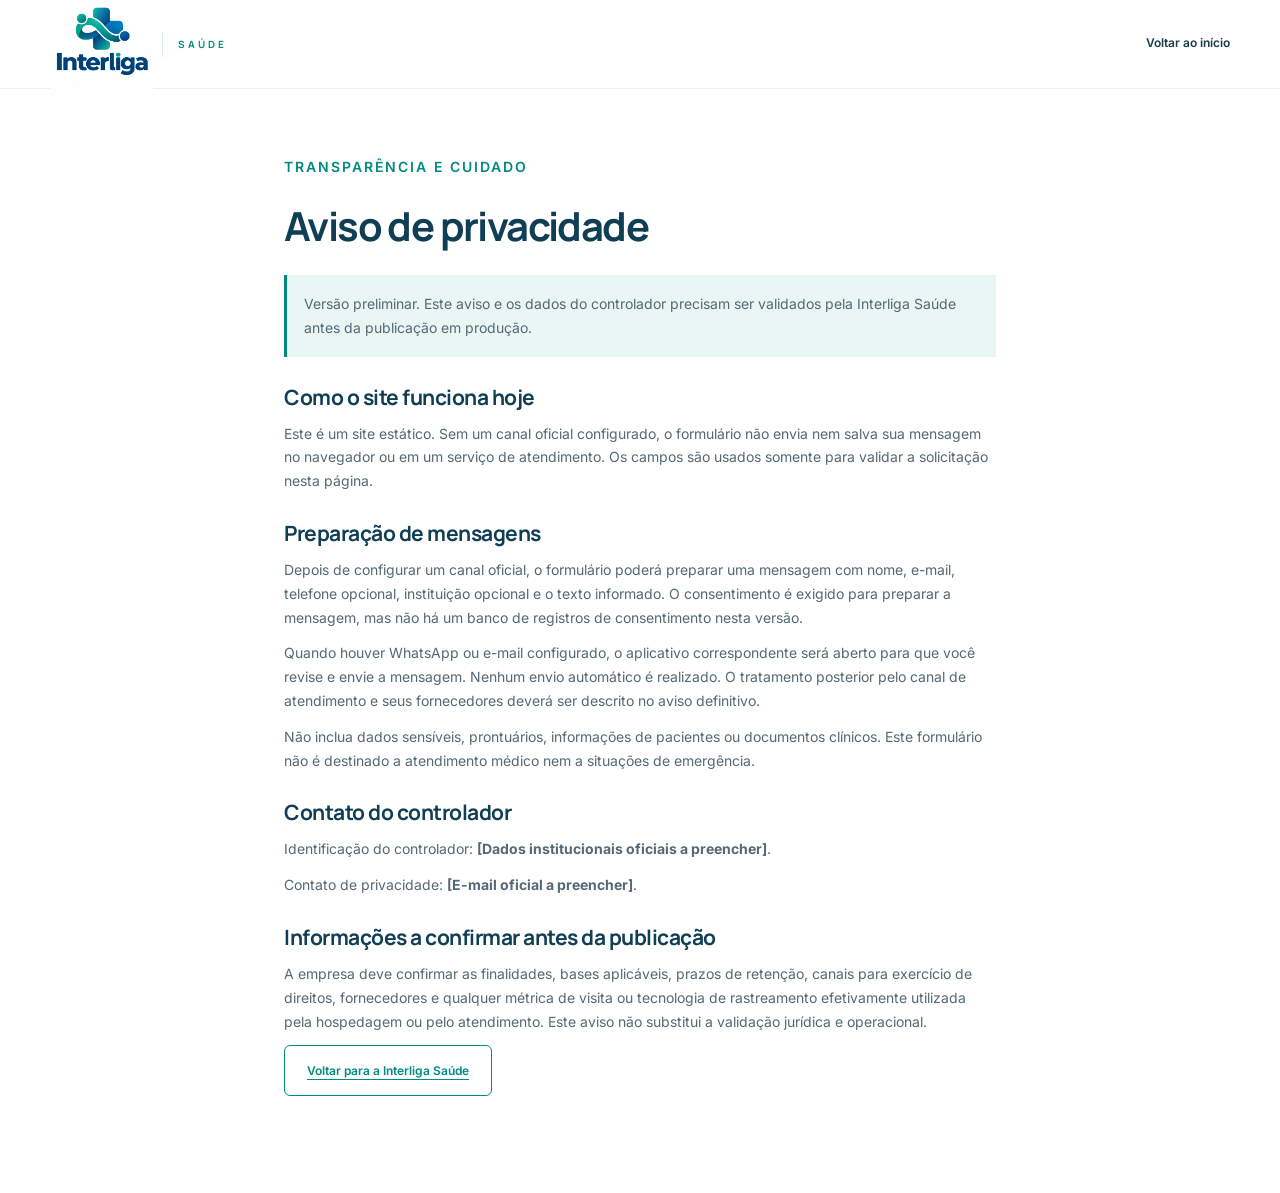
==== privacy.html @ bba37303 "Add files via upload" ====
<!doctype html>
<html lang="pt-BR">
<head>
  <meta charset="utf-8">
  <meta name="viewport" content="width=device-width, initial-scale=1">
  <meta name="description" content="Aviso preliminar de privacidade da Interliga Saúde. Conheça o funcionamento do formulário e as informações pendentes para publicação.">
  <meta name="robots" content="noindex">
  <title>Aviso de privacidade — Interliga Saúde</title>
  <link rel="icon" type="image/webp" href="assets/images/interliga-logo.webp">

  <link rel="stylesheet" href="assets/css/style.css">
</head>
<body>
  <a class="skip-link" href="#main">Pular para o conteúdo</a>
  <header class="site-header"><div class="container header-inner"><a class="brand" href="index.html" aria-label="Interliga Saúde — início"><img src="assets/images/interliga-logo.webp" alt="Interliga" width="108" height="108"><span class="brand-descriptor">SAÚDE</span></a><a class="text-link" href="index.html">Voltar ao início</a></div></header>
  <main id="main" class="privacy-main">
    <p class="eyebrow">TRANSPARÊNCIA E CUIDADO</p>
    <h1>Aviso de privacidade</h1>
    <p class="privacy-notice">Versão preliminar. Este aviso e os dados do controlador precisam ser validados pela Interliga Saúde antes da publicação em produção.</p>
    <h2>Como o site funciona hoje</h2>
    <p>Este é um site estático. Sem um canal oficial configurado, o formulário não envia nem salva sua mensagem no navegador ou em um serviço de atendimento. Os campos são usados somente para validar a solicitação nesta página.</p>
    <h2>Preparação de mensagens</h2>
    <p>Depois de configurar um canal oficial, o formulário poderá preparar uma mensagem com nome, e-mail, telefone opcional, instituição opcional e o texto informado. O consentimento é exigido para preparar a mensagem, mas não há um banco de registros de consentimento nesta versão.</p>
    <p>Quando houver WhatsApp ou e-mail configurado, o aplicativo correspondente será aberto para que você revise e envie a mensagem. Nenhum envio automático é realizado. O tratamento posterior pelo canal de atendimento e seus fornecedores deverá ser descrito no aviso definitivo.</p>
    <p>Não inclua dados sensíveis, prontuários, informações de pacientes ou documentos clínicos. Este formulário não é destinado a atendimento médico nem a situações de emergência.</p>
    <h2>Contato do controlador</h2>
    <p>Identificação do controlador: <strong>[Dados institucionais oficiais a preencher]</strong>.</p>
    <p>Contato de privacidade: <strong>[E-mail oficial a preencher]</strong>.</p>
    <h2>Informações a confirmar antes da publicação</h2>
    <p>A empresa deve confirmar as finalidades, bases aplicáveis, prazos de retenção, canais para exercício de direitos, fornecedores e qualquer métrica de visita ou tecnologia de rastreamento efetivamente utilizada pela hospedagem ou pelo atendimento. Este aviso não substitui a validação jurídica e operacional.</p>
    <p><a class="button button-outline" href="index.html">Voltar para a Interliga Saúde</a></p>
  </main>
</body>
</html>
---- assets/css/style.css ----
/* Fontes variáveis locais — preservam a tipografia Inter e Manrope da identidade atual. */
@font-face {
  font-family: 'Inter';
  font-style: normal;
  font-weight: 100 900;
  font-display: swap;
  src: url('../fonts/inter-latin.woff2') format('woff2');
}
@font-face {
  font-family: 'Manrope';
  font-style: normal;
  font-weight: 200 800;
  font-display: swap;
  src: url('../fonts/manrope-latin.woff2') format('woff2');
}

/* Interliga Saúde — identidade editorial original */
:root {
  --navy: #103e55;
  --navy-deep: #06354f;
  --blue: #0079a9;
  --teal: #008a80;
  --mint: #0aab98;
  --mint-light: #eaf6f3;
  --ink: #173c4e;
  --text: #536976;
  --line: #dee9e9;
  --paper: #f5f9f8;
  --white: #fff;
  --radius: 18px;
}
*, *::before, *::after { box-sizing: border-box; }
html { scroll-behavior: smooth; scroll-padding-top: 105px; }
body { margin: 0; color: var(--ink); background: var(--white); font-family: 'Inter', sans-serif; font-size: 15px; line-height: 1.7; -webkit-font-smoothing: antialiased; }
button, input, textarea { font: inherit; }
a { color: inherit; text-decoration: none; }
button { cursor: pointer; }
img { display: block; max-width: 100%; }
svg { display: inline-block; }
h1, h2, h3, p, figure { margin: 0; }
h1, h2, h3 { font-family: 'Manrope', sans-serif; color: var(--navy); }
h2 { font-size: clamp(30px, 3.2vw, 43px); line-height: 1.24; font-weight: 700; letter-spacing: -1.5px; }
h3 { font-size: 18px; line-height: 1.4; font-weight: 700; letter-spacing: -.4px; }
p { color: var(--text); }
::selection { background: #d5f0e9; color: var(--navy-deep); }
:focus-visible { outline: 3px solid var(--blue); outline-offset: 5px; }
.container { width: min(1180px, calc(100% - 80px)); margin-inline: auto; }
.section { padding: 86px 0; }
.icon-defs { position: absolute; width: 0; height: 0; overflow: hidden; }
.icon { width: 22px; height: 22px; fill: none; stroke: currentColor; stroke-width: 1.65; stroke-linecap: round; stroke-linejoin: round; flex-shrink: 0; }
.eyebrow { color: var(--teal); font-weight: 600; font-size: 10px; letter-spacing: 2px; line-height: 1.5; margin-bottom: 20px; }
.teal-text { color: var(--teal); }
.button { display: inline-flex; justify-content: center; align-items: center; gap: 16px; min-height: 51px; padding: 13px 22px; font-size: 12px; font-weight: 600; line-height: 1.5; border: 1px solid transparent; border-radius: 6px; transition: background .2s, transform .2s, box-shadow .2s; white-space: nowrap; }
.button:hover { transform: translateY(-2px); }
.button-primary { background: var(--navy-deep); color: white; }
.button-primary:hover { background: #075d73; box-shadow: 0 6px 18px #06354f15; }
.button .icon { width: 17px; height: 17px; }
.button-small { min-height: 43px; padding: 11px 17px; }
.button-outline { background: transparent; border-color: var(--teal); color: var(--teal); }
.button-outline:hover { background: var(--mint-light); }
.button-white { background: white; color: var(--navy-deep); }
.button-white:hover { background: #effbf6; }
.text-link { display: inline-flex; align-items: center; gap: 13px; font-size: 12px; font-weight: 600; border-bottom: 1px solid transparent; padding-block: 10px; }
.text-link:hover { color: var(--teal); border-color: var(--teal); }
.text-link .icon { width: 18px; height: 18px; }
.skip-link { position: fixed; top: -100px; left: 20px; padding: 12px 20px; background: white; z-index: 200; border: 2px solid var(--navy); }
.skip-link:focus { top: 10px; }
.site-header { position: sticky; top: 0; z-index: 50; background: #fffffffa; border-bottom: 1px solid #eaf0ef; }
.header-inner { display: flex; align-items: center; justify-content: space-between; height: 88px; }
.brand { display: flex; align-items: center; gap: 9px; flex-shrink: 0; }
.brand img { width: 103px; height: 103px; object-fit: contain; }
.brand-descriptor { font-family: 'Manrope', sans-serif; font-size: 10px; letter-spacing: 3px; font-weight: 700; color: var(--teal); padding: 4px 0 4px 15px; border-left: 1px solid var(--line); }
.site-nav { display: flex; align-items: center; gap: 29px; font-size: 12px; font-weight: 500; }
.site-nav > a:not(.button) { transition: color .2s; }
.site-nav > a:not(.button):hover { color: var(--teal); }
.menu-toggle { display: none; }
.hero { padding: 55px 0 37px; overflow: hidden; }
.hero-layout { display: grid; grid-template-columns: 1fr 1.06fr; gap: 48px; align-items: center; }
.hero-copy { padding-block: 15px 21px; }
.hero-copy .eyebrow { display: flex; align-items: center; gap: 8px; letter-spacing: 1.5px; margin-bottom: 22px; }
.eyebrow-dot { width: 6px; height: 6px; background: var(--mint); border-radius: 50%; }
h1 { font-size: clamp(61px, 6.5vw, 83px); line-height: 1.04; letter-spacing: -4px; font-weight: 700; }
h1 span { color: var(--mint); }
.hero-description { max-width: 355px; margin-top: 24px; font-size: 14px; line-height: 1.8; }
.hero-actions { display: flex; align-items: center; gap: 22px; margin-top: 27px; }
.hero-caption { display: flex; align-items: center; gap: 10px; font-size: 11px; margin-top: 29px; }
.mini-line { height: 1px; width: 25px; background: var(--teal); }
.hero-visual { padding-top: 13px; }
.hero-photo-wrap { position: relative; padding: 10px 10px 0 0; }
.hero-photo-wrap::before { content: ''; position: absolute; inset: 0 0 auto auto; width: 56%; height: 70%; background: #cdf0e7; border-radius: 95px 22px 14px 14px; z-index: -1; }
.hero-photo { width: 100%; height: 469px; object-fit: cover; object-position: 65% center; border-radius: 85px 17px 85px 17px; background: #eaf5f3; }
.hero-visual figcaption { display: flex; justify-content: space-between; padding: 15px 14px 0 0; font-size: 10px; color: var(--text); }
.hero-visual figcaption span:first-child { font-size: 9px; letter-spacing: 1.7px; font-weight: 500; }
.principle-strip { background: var(--paper); border-block: 1px solid #edf2f0; }
.principle-inner { display: flex; justify-content: space-between; align-items: center; padding-block: 24px; max-width: 990px; }
.principle-inner > span { display: flex; align-items: center; gap: 14px; color: var(--navy); font-size: 12px; font-weight: 500; }
.principle-inner .icon { color: var(--teal); width: 21px; height: 21px; }
.about-layout { display: grid; grid-template-columns: 1fr 1fr; gap: 90px; align-items: start; }
.about-copy { padding-top: 28px; }
.about-copy .lead { color: var(--navy); font-size: 17px; line-height: 1.65; }
.about-copy > p + p { margin-top: 14px; }
.about-copy p { font-size: 13px; }
.about-copy .editorial-note { font-size: 10px; color: #74868f; padding-left: 13px; border-left: 2px solid #dce9e5; }
.solutions { background: var(--paper); }
.section-heading { display: flex; justify-content: space-between; gap: 50px; align-items: flex-end; margin-bottom: 39px; }
.section-heading > p { max-width: 300px; font-size: 13px; padding-bottom: 6px; }
.solution-grid { display: grid; grid-template-columns: repeat(3, 1fr); gap: 19px; }
.solution-card { padding: 28px; background: white; border: 1px solid #e1eae7; border-radius: 11px; transition: transform .2s, border-color .2s; }
.solution-card:hover { transform: translateY(-4px); border-color: #9ed4c8; }
.card-top { display: flex; justify-content: space-between; align-items: center; margin-bottom: 22px; }
.icon-box { height: 45px; width: 45px; border-radius: 10px; color: var(--teal); background: var(--mint-light); display: grid; place-items: center; }
.card-number { font-family: 'Manrope', sans-serif; color: #a7babd; font-size: 14px; }
.pending-label { font-size: 8px; font-weight: 600; letter-spacing: 1.1px; color: #72848b; margin-bottom: 8px; }
.solution-card h3 { font-size: 16px; }
.solution-card > p:not(.pending-label) { font-size: 12px; margin-top: 12px; }
.card-link { margin-top: 24px; display: flex; justify-content: space-between; align-items: center; font-size: 11px; font-weight: 600; color: var(--teal); padding-top: 17px; border-top: 1px solid #edf1ef; }
.card-link .icon { width: 17px; height: 17px; }
.section-note { margin-top: 23px; font-size: 10px; color: #71838a; }
.compact-heading { max-width: 650px; }
.compact-heading > p:last-child { margin-top: 19px; font-size: 11px; }
.steps { display: grid; grid-template-columns: repeat(3, 1fr); gap: 55px; margin-top: 34px; }
.steps article { position: relative; padding-top: 22px; border-top: 1px solid var(--line); }
.step-number { width: 37px; height: 37px; display: grid; place-items: center; background: var(--mint-light); color: var(--teal); border-radius: 50%; font-family: 'Manrope', sans-serif; font-size: 11px; font-weight: 700; margin-bottom: 16px; }
.steps h3 { font-size: 16px; }
.steps p { font-size: 12px; margin-top: 10px; max-width: 280px; }
.differences { padding-top: 8px; }
.values { display: grid; grid-template-columns: repeat(4, 1fr); border-top: 1px solid var(--line); padding-top: 35px; }
.values article { padding: 0 26px; border-left: 1px solid var(--line); }
.values article:first-child { padding-left: 0; border-left: 0; }
.values > article > .icon { color: var(--teal); width: 29px; height: 29px; margin-bottom: 17px; }
.values h3 { font-size: 16px; }
.values p { font-size: 11px; margin-top: 10px; }
.commitment { background: var(--navy-deep); padding: 60px 0; color: white; }
.commitment-inner { display: grid; grid-template-columns: 64px 1fr auto; gap: 28px; align-items: center; }
.commitment-mark { border: 1px solid #ffffff35; border-radius: 50%; width: 61px; height: 61px; display: grid; place-items: center; align-self: start; margin-top: 42px; }
.commitment-mark .icon { color: #89e0cd; width: 26px; height: 26px; }
.commitment .eyebrow { color: #8ddbcc; margin-bottom: 15px; }
.commitment h2 { color: white; font-size: 34px; letter-spacing: -1px; }
.commitment p:not(.eyebrow) { color: #bbd0d9; font-size: 12px; margin-top: 17px; max-width: 480px; }
.faq-layout { display: grid; grid-template-columns: .9fr 1.1fr; gap: 70px; align-items: start; }
.faq-intro > p:not(.eyebrow) { font-size: 13px; margin-top: 20px; max-width: 280px; }
.faq-intro .text-link { margin-top: 18px; color: var(--teal); }
.faq-items { border-top: 1px solid var(--line); }
.faq-items details { border-bottom: 1px solid var(--line); }
.faq-items summary { font-family: 'Manrope', sans-serif; font-size: 13px; font-weight: 600; list-style: none; cursor: pointer; padding: 21px 0; display: flex; align-items: center; justify-content: space-between; gap: 20px; color: var(--navy); }
.faq-items summary::-webkit-details-marker { display: none; }
.faq-items summary .icon { width: 17px; height: 17px; color: var(--teal); transition: transform .2s; }
.faq-items details[open] summary .icon { transform: rotate(45deg); }
.faq-items details > p { padding: 0 27px 21px 0; font-size: 12px; line-height: 1.8; }
.institutions { padding: 28px 0; background: var(--paper); border-block: 1px solid #edf2ef; }
.institutions-inner { display: flex; align-items: center; justify-content: space-between; gap: 25px; }
.institutions .eyebrow { margin: 0; font-size: 8px; letter-spacing: 1.5px; flex-shrink: 0; }
.institutions p:not(.eyebrow) { font-size: 12px; color: var(--navy); }
.institutions span { font-size: 10px; color: #73868d; max-width: 250px; }
.contact { padding-block: 89px; }
.contact-layout { display: grid; grid-template-columns: .85fr 1.15fr; gap: 70px; align-items: start; }
.contact-copy { padding-top: 12px; }
.contact-lead { margin-top: 22px; font-size: 13px; max-width: 280px; }
.contact-info { display: flex; flex-direction: column; gap: 22px; margin: 35px 0; }
.contact-info > div { display: flex; gap: 15px; align-items: center; }
.contact-info .icon { width: 19px; height: 19px; color: var(--teal); }
.contact-info span { display: block; font-size: 8px; font-weight: 600; letter-spacing: 1px; color: #788b92; margin-bottom: 4px; }
.contact-info p { font-size: 12px; color: var(--navy); overflow-wrap: anywhere; }
.channel-note { font-size: 10px; margin-top: 12px; color: #74868f; }
.channel-status:empty, .form-status:empty { display: none; }
.channel-status { font-size: 12px; border-left: 2px solid var(--teal); padding: 9px 12px; margin-top: 13px; background: var(--mint-light); }
.form-panel { background: var(--paper); border: 1px solid #e4ece8; padding: 31px; border-radius: 13px; }
.form-heading { margin-bottom: 23px; }
.form-heading h3 { font-size: 20px; }
.form-heading p { margin-top: 7px; font-size: 11px; }
.form-row { display: grid; grid-template-columns: 1fr 1fr; gap: 17px; }
.form-field { margin-bottom: 16px; min-width: 0; }
.form-field label { display: block; font-size: 11px; font-weight: 500; margin-bottom: 7px; color: var(--navy); }
.optional { font-weight: 400; color: #73828a; font-size: 10px; }
input:not([type='checkbox']), textarea { display: block; width: 100%; border: 1px solid #dce5e3; border-radius: 5px; background: white; color: var(--navy); outline: none; padding: 12px; font-size: 11px; transition: border-color .2s, box-shadow .2s; }
input:not([type='checkbox']) { min-height: 42px; }
textarea { resize: vertical; min-height: 105px; }
input::placeholder, textarea::placeholder { color: #87969d; }
input:focus, textarea:focus { border-color: var(--teal); box-shadow: 0 0 0 3px #008a8013; }
input[aria-invalid='true'], textarea[aria-invalid='true'] { border-color: #b44242; }
.field-error { font-size: 10px; color: #a63434; margin-top: 4px; }
.field-error:empty { display: none; }
.consent-label { display: flex; align-items: flex-start; gap: 9px; font-size: 10px; color: var(--text); line-height: 1.7; cursor: pointer; }
.consent-label input { width: 15px; height: 15px; margin: 3px 0 0; accent-color: var(--teal); flex-shrink: 0; }
.consent-label a { color: var(--teal); text-decoration: underline; text-underline-offset: 2px; }
.form-submit { width: 100%; margin-top: 22px; justify-content: space-between; }
.form-disclaimer { display: flex; align-items: flex-start; gap: 7px; margin-top: 13px; font-size: 9px; line-height: 1.6; }
.form-disclaimer .icon { width: 13px; height: 13px; margin-top: 1px; color: #788c91; }
.form-status { font-size: 12px; background: #e5f1ed; color: var(--navy); border-left: 2px solid var(--teal); padding: 12px; margin-top: 14px; }
.honeypot { position: absolute; left: -9999px; width: 1px; height: 1px; overflow: hidden; }
.site-footer { background: #f7faf9; border-top: 1px solid var(--line); }
.footer-top { display: flex; justify-content: space-between; align-items: center; gap: 35px; padding-block: 23px 29px; }
.footer-brand .brand img { width: 90px; height: 90px; }
.footer-brand > p { font-size: 10px; margin-left: 4px; }
.footer-top nav { display: flex; gap: 27px; font-size: 10px; }
.footer-top nav a:hover { color: var(--teal); }
.footer-message span { font-size: 8px; color: #72868d; letter-spacing: 1px; }
.footer-message p { font-family: 'Manrope', sans-serif; font-size: 20px; color: var(--teal); letter-spacing: -.6px; }
.footer-bottom { display: flex; justify-content: space-between; gap: 20px; align-items: center; padding: 21px 0; border-top: 1px solid var(--line); font-size: 9px; color: #75868d; }
.footer-bottom p { font-size: 9px; }
.footer-bottom a { color: var(--navy); }
.whatsapp-floating { position: fixed; bottom: 25px; right: 26px; background: var(--teal); color: white; border: 1px solid #ffffff; width: 49px; height: 49px; border-radius: 50%; display: grid; place-items: center; z-index: 45; box-shadow: 0 5px 20px #103e5525; transition: transform .2s, background .2s; }
.whatsapp-floating { opacity: 0; visibility: hidden; pointer-events: none; }
body.has-scrolled .whatsapp-floating { opacity: 1; visibility: visible; pointer-events: auto; }
.whatsapp-floating:hover { transform: translateY(-3px); background: #006e66; }
.whatsapp-floating .icon { width: 24px; height: 24px; }
.privacy-main { max-width: 760px; margin-inline: auto; padding: 55px 24px 85px; }
.privacy-main h1 { font-size: 40px; letter-spacing: -1.6px; line-height: 1.2; margin-block: 25px; }
.privacy-main h2 { font-size: 21px; letter-spacing: -.5px; margin-block: 27px 10px; }
.privacy-main p, .privacy-main li { font-size: 14px; margin-block: 12px; }
.privacy-main a { color: var(--teal); text-decoration: underline; text-underline-offset: 4px; }
.privacy-notice { padding: 17px; background: var(--mint-light); border-left: 3px solid var(--teal); }
@media (min-width: 1440px) { .hero-photo { height: 500px; } .hero { padding-top: 60px; } }
@media (max-width: 1050px) {
  .container { width: calc(100% - 56px); }
  .site-nav { gap: 20px; }
  .hero-layout { gap: 28px; }
  h1 { font-size: 69px; }
  .hero-actions { flex-wrap: wrap; gap: 8px 20px; }
  .hero-photo { height: 442px; }
  .about-layout, .faq-layout, .contact-layout { gap: 45px; }
  .solution-card { padding: 22px; }
  .commitment-inner { grid-template-columns: 1fr auto; }
  .commitment-mark { display: none; }
  .form-panel { padding: 24px; }
  .footer-message { display: none; }
}
@media (max-width: 900px) {
  html { scroll-padding-top: 82px; }
  .container { width: calc(100% - 40px); }
  .section { padding: 62px 0; }
  .header-inner { height: 75px; }
  .brand img { width: 87px; height: 87px; }
  .brand-descriptor { font-size: 8px; letter-spacing: 2px; }
  .menu-toggle { width: 43px; height: 43px; padding: 11px 8px; display: flex; flex-direction: column; justify-content: space-between; border: 1px solid var(--line); border-radius: 5px; background: white; }
  .menu-toggle span { width: 100%; height: 1.5px; background: var(--navy); transition: transform .2s; }
  .menu-toggle[aria-expanded='true'] span:nth-child(1) { transform: translateY(9px) rotate(45deg); }
  .menu-toggle[aria-expanded='true'] span:nth-child(2) { opacity: 0; }
  .menu-toggle[aria-expanded='true'] span:nth-child(3) { transform: translateY(-9px) rotate(-45deg); }
  .site-nav { display: none; position: absolute; left: 0; right: 0; top: 75px; padding: 21px; background: white; border-bottom: 1px solid var(--line); box-shadow: 0 12px 20px #103e550a; gap: 0; align-items: stretch; }
  .site-nav.is-open, .site-nav.open, .site-nav[data-open='true'] { display: flex; flex-direction: column; }
  .site-nav > a:not(.button) { padding: 13px 5px; font-size: 14px; }
  .site-nav .button { margin-top: 12px; }
  .hero { padding-block: 36px 25px; }
  .hero-layout { grid-template-columns: 1fr 1fr; gap: 20px; }
  h1 { font-size: 58px; letter-spacing: -3px; }
  .hero-copy .eyebrow { font-size: 8px; letter-spacing: 1px; }
  .hero-description { font-size: 12px; }
  .hero-photo { height: 395px; border-radius: 60px 12px 60px 12px; }
  .hero-actions { margin-top: 19px; }
  .hero-actions .text-link { font-size: 10px; }
  .hero-actions .button { padding-inline: 14px; font-size: 11px; }
  .hero-visual figcaption span:first-child { display: none; }
  .hero-visual figcaption { justify-content: flex-end; }
  .principle-inner { gap: 15px; padding-block: 20px; }
  .principle-inner > span { gap: 8px; font-size: 10px; }
  .principle-inner .icon { width: 18px; height: 18px; }
  h2 { font-size: 32px; letter-spacing: -1px; }
  .about-layout { gap: 35px; }
  .about-copy { padding-top: 8px; }
  .about-copy .lead { font-size: 15px; }
  .section-heading { gap: 30px; }
  .section-heading > p { max-width: 235px; font-size: 12px; }
  .solution-grid { gap: 12px; }
  .solution-card { padding: 17px; }
  .solution-card h3 { font-size: 14px; }
  .solution-card > p:not(.pending-label) { font-size: 10px; }
  .card-link { font-size: 9px; gap: 6px; }
  .steps { gap: 28px; }
  .steps h3 { font-size: 14px; }
  .values article { padding-inline: 17px; }
  .values h3 { font-size: 14px; }
  .values p { font-size: 10px; }
  .differences { padding-top: 0; }
  .commitment { padding-block: 43px; }
  .commitment h2 { font-size: 29px; }
  .commitment-inner { gap: 25px; }
  .commitment .button { font-size: 10px; padding-inline: 15px; }
  .faq-layout { gap: 35px; }
  .faq-items summary { font-size: 12px; }
  .institutions-inner { flex-wrap: wrap; justify-content: flex-start; gap: 13px 25px; }
  .institutions span { max-width: none; }
  .contact-layout { grid-template-columns: 1fr; gap: 36px; }
  .contact-copy { display: grid; grid-template-columns: 1fr 1fr; column-gap: 30px; }
  .contact-copy .eyebrow, .contact-copy h2, .contact-lead { grid-column: 1; }
  .contact-info { grid-column: 2; grid-row: 1 / 5; margin-block: 5px 0; }
  .contact-copy > .button, .channel-note, .channel-status { grid-column: 1 / -1; justify-self: start; }
  .contact-copy > .button { margin-top: 23px; }
  .contact-lead { font-size: 12px; }
  .form-panel { padding: 28px; }
  .footer-bottom { flex-wrap: wrap; font-size: 8px; }
  .footer-bottom > span { width: 100%; }
}
@media (max-width: 700px) {
  .container { width: calc(100% - 40px); }
  .section { padding-block: 49px; }
  .hero { padding-top: 24px; }
  .hero-layout { grid-template-columns: 1fr; gap: 8px; }
  .hero-copy { padding-block: 13px 0; }
  .hero-copy .eyebrow { font-size: 8px; letter-spacing: 1.1px; margin-bottom: 20px; }
  h1 { font-size: 66px; line-height: 1.02; }
  .hero-description { font-size: 13px; max-width: 325px; margin-top: 20px; }
  .hero-actions { gap: 10px; flex-wrap: wrap; margin-top: 22px; }
  .hero-actions .button { font-size: 11px; padding-inline: 18px; }
  .hero-actions .text-link { font-size: 10px; gap: 8px; }
  .hero-caption { font-size: 10px; margin-top: 17px; }
  .hero-visual { margin-top: 20px; padding-top: 0; }
  .hero-photo-wrap { padding: 8px 8px 0 0; }
  .hero-photo { height: 295px; border-radius: 55px 12px 55px 12px; object-position: 70% 10%; }
  .hero-photo-wrap::before { border-radius: 60px 18px 0 0; }
  .hero-visual figcaption { padding-top: 12px; font-size: 9px; }
  .hero-visual figcaption span:first-child { display: block; font-size: 8px; }
  .hero-visual figcaption { justify-content: space-between; }
  .principle-inner { display: grid; grid-template-columns: 1fr; gap: 15px; padding-block: 23px; }
  .principle-inner > span { font-size: 11px; gap: 13px; }
  h2 { font-size: 31px; }
  .eyebrow { font-size: 9px; margin-bottom: 16px; }
  .about-layout { grid-template-columns: 1fr; gap: 23px; }
  .about-copy { padding-top: 0; }
  .about-copy .lead { font-size: 15px; }
  .about-copy p { font-size: 12px; }
  .section-heading { display: block; margin-bottom: 26px; }
  .section-heading > p { max-width: 300px; margin-top: 19px; padding: 0; }
  .solution-grid { grid-template-columns: 1fr; gap: 14px; }
  .solution-card { padding: 24px; }
  .card-top { margin-bottom: 19px; }
  .solution-card h3 { font-size: 17px; }
  .solution-card > p:not(.pending-label) { font-size: 12px; }
  .card-link { font-size: 11px; margin-top: 20px; }
  .section-note { font-size: 10px; }
  .steps { grid-template-columns: 1fr; gap: 22px; margin-top: 25px; }
  .steps article { padding-left: 52px; padding-top: 22px; }
  .step-number { position: absolute; left: 0; top: 23px; margin: 0; }
  .steps h3 { font-size: 16px; }
  .steps p { font-size: 12px; max-width: none; margin-top: 7px; }
  .differences { padding-top: 0; }
  .values { grid-template-columns: 1fr 1fr; gap: 26px 0; padding-top: 26px; }
  .values article { padding-inline: 19px 5px; }
  .values article:nth-child(3) { border-left: none; padding-left: 0; }
  .values h3 { font-size: 16px; }
  .values p { font-size: 10px; line-height: 1.8; }
  .values > article > .icon { margin-bottom: 13px; width: 25px; height: 25px; }
  .commitment-inner { grid-template-columns: 1fr; gap: 25px; }
  .commitment { padding-block: 41px; }
  .commitment h2 { font-size: 28px; }
  .commitment .button { justify-self: start; font-size: 11px; }
  .faq-layout { grid-template-columns: 1fr; gap: 27px; }
  .faq-intro > p:not(.eyebrow) { font-size: 12px; max-width: 300px; }
  .faq-intro .text-link { margin-top: 10px; }
  .faq-items summary { font-size: 12px; padding-block: 19px; }
  .institutions { padding-block: 22px; }
  .institutions-inner { display: block; }
  .institutions p:not(.eyebrow) { margin-top: 11px; font-size: 12px; }
  .institutions span { display: block; margin-top: 8px; font-size: 9px; }
  .contact-copy { display: block; }
  .contact-lead { font-size: 13px; }
  .contact-info { margin-top: 25px; gap: 18px; }
  .contact-copy > .button { margin-top: 22px; width: 100%; font-size: 11px; }
  .form-panel { padding: 23px 19px; }
  .form-row { grid-template-columns: 1fr; gap: 0; }
  .form-heading h3 { font-size: 19px; }
  .form-field { margin-bottom: 15px; }
  .form-field label { font-size: 12px; }
  input:not([type='checkbox']), textarea { font-size: 14px; padding: 12px; }
  .consent-label { font-size: 10px; }
  .form-disclaimer { font-size: 9px; }
  .footer-top { display: block; padding-block: 18px 27px; }
  .footer-top nav { flex-wrap: wrap; gap: 17px; margin-top: 24px; font-size: 11px; }
  .footer-brand > p { font-size: 11px; }
  .footer-bottom { font-size: 9px; gap: 12px; padding-block: 17px 26px; }
  .footer-bottom p { font-size: 8px; max-width: 235px; }
  .footer-bottom span { font-size: 8px; padding-right: 35px; }
  .whatsapp-floating { right: 17px; bottom: 18px; width: 45px; height: 45px; }
  .privacy-main h1 { font-size: 32px; }
}
@media (prefers-reduced-motion: reduce) {
  html { scroll-behavior: auto; }
  *, *::before, *::after { animation-duration: .01ms !important; transition-duration: .01ms !important; }
}
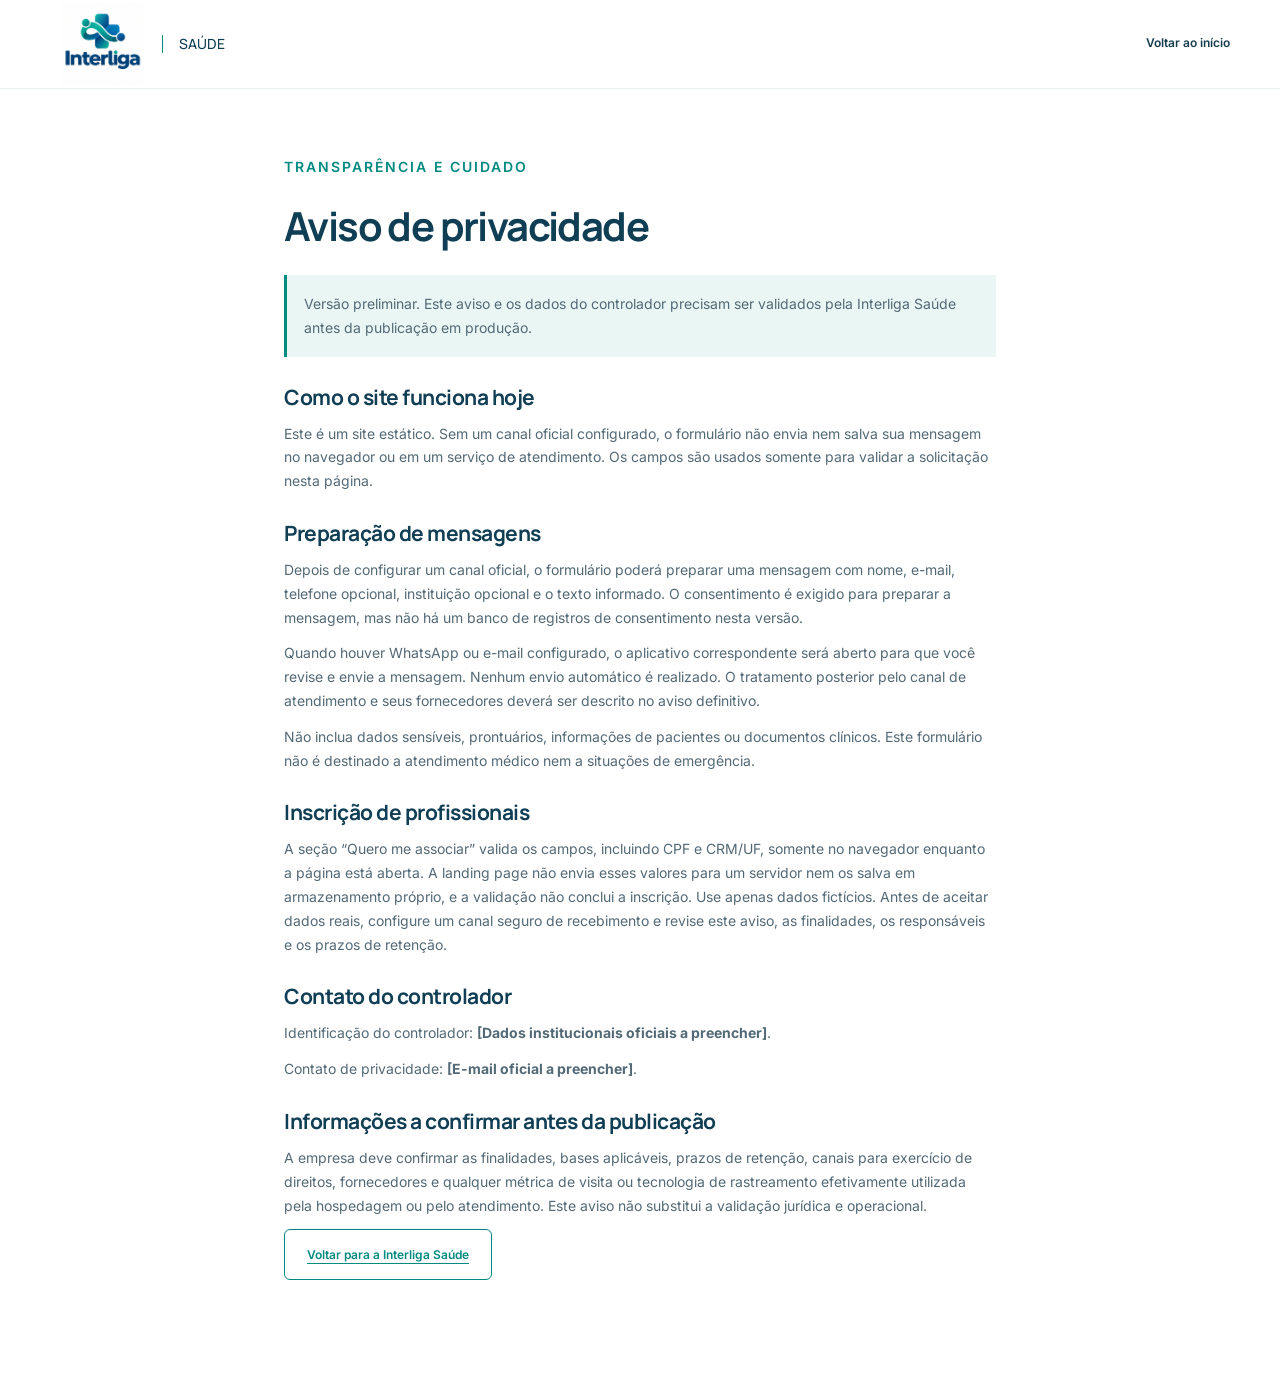
==== commit 03a4ff06: "Add files via upload" ====
--- a/privacy.html
+++ b/privacy.html
@@ -23,6 +23,8 @@
     <p>Depois de configurar um canal oficial, o formulário poderá preparar uma mensagem com nome, e-mail, telefone opcional, instituição opcional e o texto informado. O consentimento é exigido para preparar a mensagem, mas não há um banco de registros de consentimento nesta versão.</p>
     <p>Quando houver WhatsApp ou e-mail configurado, o aplicativo correspondente será aberto para que você revise e envie a mensagem. Nenhum envio automático é realizado. O tratamento posterior pelo canal de atendimento e seus fornecedores deverá ser descrito no aviso definitivo.</p>
     <p>Não inclua dados sensíveis, prontuários, informações de pacientes ou documentos clínicos. Este formulário não é destinado a atendimento médico nem a situações de emergência.</p>
+    <h2>Inscrição de profissionais</h2>
+    <p>A seção “Quero me associar” valida os campos, incluindo CPF e CRM/UF, somente no navegador enquanto a página está aberta. A landing page não envia esses valores para um servidor nem os salva em armazenamento próprio, e a validação não conclui a inscrição. Use apenas dados fictícios. Antes de aceitar dados reais, configure um canal seguro de recebimento e revise este aviso, as finalidades, os responsáveis e os prazos de retenção.</p>
     <h2>Contato do controlador</h2>
     <p>Identificação do controlador: <strong>[Dados institucionais oficiais a preencher]</strong>.</p>
     <p>Contato de privacidade: <strong>[E-mail oficial a preencher]</strong>.</p>
--- a/assets/css/style.css
+++ b/assets/css/style.css
@@ -188,17 +188,6 @@
 .form-disclaimer .icon { width: 13px; height: 13px; margin-top: 1px; color: #788c91; }
 .form-status { font-size: 12px; background: #e5f1ed; color: var(--navy); border-left: 2px solid var(--teal); padding: 12px; margin-top: 14px; }
 .honeypot { position: absolute; left: -9999px; width: 1px; height: 1px; overflow: hidden; }
-.site-footer { background: #f7faf9; border-top: 1px solid var(--line); }
-.footer-top { display: flex; justify-content: space-between; align-items: center; gap: 35px; padding-block: 23px 29px; }
-.footer-brand .brand img { width: 90px; height: 90px; }
-.footer-brand > p { font-size: 10px; margin-left: 4px; }
-.footer-top nav { display: flex; gap: 27px; font-size: 10px; }
-.footer-top nav a:hover { color: var(--teal); }
-.footer-message span { font-size: 8px; color: #72868d; letter-spacing: 1px; }
-.footer-message p { font-family: 'Manrope', sans-serif; font-size: 20px; color: var(--teal); letter-spacing: -.6px; }
-.footer-bottom { display: flex; justify-content: space-between; gap: 20px; align-items: center; padding: 21px 0; border-top: 1px solid var(--line); font-size: 9px; color: #75868d; }
-.footer-bottom p { font-size: 9px; }
-.footer-bottom a { color: var(--navy); }
 .whatsapp-floating { position: fixed; bottom: 25px; right: 26px; background: var(--teal); color: white; border: 1px solid #ffffff; width: 49px; height: 49px; border-radius: 50%; display: grid; place-items: center; z-index: 45; box-shadow: 0 5px 20px #103e5525; transition: transform .2s, background .2s; }
 .whatsapp-floating { opacity: 0; visibility: hidden; pointer-events: none; }
 body.has-scrolled .whatsapp-floating { opacity: 1; visibility: visible; pointer-events: auto; }
@@ -223,7 +212,6 @@
   .commitment-inner { grid-template-columns: 1fr auto; }
   .commitment-mark { display: none; }
   .form-panel { padding: 24px; }
-  .footer-message { display: none; }
 }
 @media (max-width: 900px) {
   html { scroll-padding-top: 82px; }
@@ -288,8 +276,6 @@
   .contact-copy > .button { margin-top: 23px; }
   .contact-lead { font-size: 12px; }
   .form-panel { padding: 28px; }
-  .footer-bottom { flex-wrap: wrap; font-size: 8px; }
-  .footer-bottom > span { width: 100%; }
 }
 @media (max-width: 700px) {
   .container { width: calc(100% - 40px); }
@@ -364,12 +350,6 @@
   input:not([type='checkbox']), textarea { font-size: 14px; padding: 12px; }
   .consent-label { font-size: 10px; }
   .form-disclaimer { font-size: 9px; }
-  .footer-top { display: block; padding-block: 18px 27px; }
-  .footer-top nav { flex-wrap: wrap; gap: 17px; margin-top: 24px; font-size: 11px; }
-  .footer-brand > p { font-size: 11px; }
-  .footer-bottom { font-size: 9px; gap: 12px; padding-block: 17px 26px; }
-  .footer-bottom p { font-size: 8px; max-width: 235px; }
-  .footer-bottom span { font-size: 8px; padding-right: 35px; }
   .whatsapp-floating { right: 17px; bottom: 18px; width: 45px; height: 45px; }
   .privacy-main h1 { font-size: 32px; }
 }
@@ -377,3 +357,200 @@
   html { scroll-behavior: auto; }
   *, *::before, *::after { animation-duration: .01ms !important; transition-duration: .01ms !important; }
 }
+
+
+/* Banner institucional — imagem fornecida, sem recriação ou alteração de composição. */
+.hero {
+  position: relative;
+  isolation: isolate;
+  display: flex;
+  align-items: center;
+  min-height: 620px;
+  padding: 56px 0 68px;
+  overflow: hidden;
+  color: #fff;
+  background-color: #062f52;
+  background-image: linear-gradient(90deg, rgba(3, 27, 51, .22) 0%, rgba(3, 27, 51, .16) 42%, rgba(3, 27, 51, 0) 75%), url('../images/banner-interliga-saude.webp');
+  background-size: cover;
+  background-position: center 38%;
+  background-repeat: no-repeat;
+}
+.hero-layout { display: block; position: relative; z-index: 1; }
+.hero-copy { max-width: 560px; padding-block: 20px; }
+.hero .eyebrow { color: #d1fff4; }
+.hero h1 { color: #fff; text-shadow: 0 2px 14px rgba(3, 25, 46, .35); }
+.hero .hero-description, .hero .hero-caption { color: rgba(255, 255, 255, .94); }
+.hero .mini-line { background: #42d4bc; }
+.hero .button-primary { background: #006e66; color: #fff; border-color: rgba(255, 255, 255, .52); box-shadow: 0 7px 22px rgba(2, 21, 39, .22); }
+.hero .button-primary:hover { background: #075d73; }
+.hero .text-link { color: #fff; text-shadow: 0 1px 6px rgba(3, 25, 46, .32); }
+.hero .text-link:hover { color: #a4f8e9; border-color: #a4f8e9; }
+.hero-image-caption { position: absolute; z-index: 2; right: 0; bottom: 18px; left: 0; width: min(1180px, calc(100% - 80px)); margin-inline: auto; display: flex; justify-content: flex-end; align-items: center; gap: 18px; color: rgba(255, 255, 255, .9); font-size: 10px; text-shadow: 0 1px 8px rgba(2, 19, 37, .45); }
+.hero-image-caption span:first-child { font-size: 9px; letter-spacing: 1.7px; font-weight: 500; }
+.hero-image-description { position: absolute !important; width: 1px; height: 1px; padding: 0; margin: -1px; overflow: hidden; clip: rect(0, 0, 0, 0); white-space: nowrap; border: 0; }
+@media (max-width: 1050px) {
+  .hero { min-height: 610px; background-position: center 36%; }
+  .hero-copy { max-width: 540px; }
+}
+@media (max-width: 900px) {
+  .hero { min-height: 650px; padding-block: 48px 68px; background-image: linear-gradient(90deg, rgba(3, 27, 51, .76) 0%, rgba(3, 27, 51, .60) 48%, rgba(3, 27, 51, .18) 100%), url('../images/banner-interliga-saude.webp'); background-position: 70% 37%; }
+  .hero-copy { max-width: 520px; }
+  .hero-image-caption { width: calc(100% - 40px); }
+}
+@media (max-width: 700px) {
+  .hero { min-height: 720px; align-items: flex-start; padding: 30px 0 64px; background-image: linear-gradient(180deg, rgba(3, 27, 51, .98) 0%, rgba(3, 27, 51, .96) 50%, rgba(3, 27, 51, .70) 67%, rgba(3, 27, 51, .12) 100%), url('../images/banner-interliga-saude.webp'); background-size: 100% 100%, 118% auto; background-position: center, center bottom; }
+  .hero-copy { max-width: 500px; padding-block: 13px 18px; }
+  .hero-image-caption { bottom: 14px; width: calc(100% - 40px); gap: 11px; font-size: 8px; }
+  .hero-image-caption span:first-child { font-size: 8px; }
+}
+@media (max-width: 380px) {
+  .hero { min-height: 740px; background-position: center, center bottom; }
+}
+
+
+/* Assinatura da marca junto ao logotipo no cabeçalho. */
+.site-header .brand-descriptor { display: block; width: 118px; padding: 0 0 0 16px; border-left: 1px solid var(--teal); color: var(--navy); font-family: 'Manrope', sans-serif; font-size: 14px; font-weight: 500; line-height: 1.27; letter-spacing: 0; white-space: normal; }
+.site-header .brand-tagline-accent { color: var(--teal); font-weight: 600; }
+@media (max-width: 900px) {
+  .site-header .brand-descriptor { width: 104px; padding-left: 13px; font-size: 12px; line-height: 1.25; }
+}
+@media (max-width: 380px) {
+  .site-header .brand-descriptor { width: 92px; padding-left: 10px; font-size: 11px; }
+}
+
+
+/* Preview edit: resize only the logo image in the top header, not the footer copy. */
+.site-header .brand > img { height: 84px; }
+
+
+/* Foto enviada: composição preservada na coluna visual de Quem Somos. */
+.about-layout { grid-template-columns: minmax(0, .88fr) minmax(0, 1.12fr); grid-template-areas: "heading image" "copy image"; column-gap: clamp(30px, 6vw, 82px); row-gap: 16px; align-items: center; }
+.about-heading { grid-area: heading; }
+.about-copy { grid-area: copy; padding-top: 0; }
+.about-image { grid-area: image; min-width: 0; margin: 0; padding: 8px; overflow: hidden; background: #fff; border: 1px solid var(--line); border-radius: 18px; box-shadow: 0 16px 42px rgba(6, 53, 79, .1); }
+.about-image img { display: block; width: 100%; height: auto; border-radius: 12px; }
+@media (max-width: 900px) {
+  .about-layout { grid-template-columns: minmax(0, .95fr) minmax(0, 1.05fr); column-gap: 28px; }
+}
+@media (max-width: 700px) {
+  .about-layout { grid-template-columns: 1fr; grid-template-areas: "heading" "copy" "image"; row-gap: 18px; }
+  .about-copy { padding-top: 0; }
+  .about-image { margin-top: 4px; }
+}
+
+/* Nossas soluções — imagem à esquerda, descrições alinhadas à direita. */
+.solutions-layout { display: grid; grid-template-columns: minmax(0, 1fr) minmax(0, 1.04fr); gap: clamp(28px, 5vw, 68px); align-items: center; max-width: 1140px; margin-inline: auto; }
+.solutions-image { min-width: 0; margin: 0; padding: 8px; background: #fff; border: 1px solid var(--line); border-radius: 16px; box-shadow: 0 16px 42px rgba(6, 53, 79, .1); }
+.solutions-image-frame { aspect-ratio: 1460 / 820; overflow: hidden; border-radius: 10px; background: #e8f0ef; }
+.solutions-feature-image { display: block; width: 100%; height: 100%; object-fit: cover; }
+.solutions-image-caption { display: flex; flex-wrap: wrap; align-items: center; gap: 8px 13px; padding: 14px 7px 4px; }
+.solutions-feature-label { color: var(--teal); font-size: 8px; font-weight: 700; letter-spacing: 1.15px; }
+.solutions-feature-copy { color: var(--navy); font-size: 12px; font-weight: 600; }
+.solutions-feature-credit { display: inline-flex; align-items: center; gap: 6px; margin-left: auto; color: #71838a; font-size: 9px; }
+.solutions-feature-credit:hover { color: var(--teal); }
+.solutions-feature-credit span { font-size: 12px; }
+.solutions-content { min-width: 0; }
+.solutions-content > .eyebrow { margin-bottom: 12px; }
+.solutions-content h2 { margin-bottom: 22px; font-size: clamp(30px, 3.1vw, 39px); line-height: 1.2; }
+.solution-list { border-top: 1px solid var(--line); }
+.solution-item { display: grid; grid-template-columns: 25px minmax(0, 1fr); gap: 13px; padding: 15px 0; border-bottom: 1px solid var(--line); }
+.solution-item-number { padding-top: 2px; color: var(--teal); font-family: 'Manrope', sans-serif; font-size: 10px; font-weight: 700; }
+.solution-item h3 { color: var(--navy); font-size: 13px; line-height: 1.45; }
+.solution-item p { margin-top: 5px; font-size: 10px; line-height: 1.7; }
+.solution-item .card-link { display: inline-flex; justify-content: flex-start; gap: 7px; margin-top: 8px; padding: 0; border: 0; font-size: 9px; }
+.solution-item .card-link .icon { width: 14px; height: 14px; }
+.solutions-validation-note { margin-top: 13px; padding-left: 10px; border-left: 2px solid #dce9e5; color: #71838a; font-size: 9px; line-height: 1.6; }
+@media (max-width: 900px) {
+  .solutions-layout { grid-template-columns: minmax(0, .96fr) minmax(0, 1.04fr); gap: 25px; }
+  .solutions-content h2 { font-size: 31px; }
+  .solution-item { grid-template-columns: 22px minmax(0, 1fr); gap: 10px; padding: 13px 0; }
+  .solution-item h3 { font-size: 12px; }
+  .solution-item p { font-size: 9px; }
+}
+@media (max-width: 700px) {
+  .solutions-layout { grid-template-columns: 1fr; gap: 27px; }
+  .solutions-image { order: 0; }
+  .solutions-content { order: 1; }
+  .solutions-content h2 { margin-bottom: 18px; font-size: 31px; }
+  .solution-item { grid-template-columns: 25px minmax(0, 1fr); gap: 12px; padding: 15px 0; }
+  .solution-item h3 { font-size: 14px; }
+  .solution-item p { font-size: 11px; }
+  .solution-item .card-link { font-size: 10px; }
+  .solutions-validation-note { font-size: 9px; }
+}
+
+
+/* Associação médica — chamada destacada e formulário organizado por grupos. */
+.nav-associate-link { display: inline-flex; align-items: center; min-height: 40px; padding: 8px 12px; border: 1px solid #c9e6df; border-radius: 6px; background: #f4fbf9; color: var(--teal); font-weight: 600; white-space: nowrap; transition: background .2s, border-color .2s, color .2s; }
+.nav-associate-link:hover { background: var(--mint-light); border-color: var(--teal); color: var(--navy); }
+.association { background: var(--paper); }
+.association-heading { display: grid; grid-template-columns: minmax(0, 1fr) minmax(0, .9fr); gap: 48px; align-items: end; margin-bottom: 33px; }
+.association-heading h2 { font-size: clamp(31px, 3.3vw, 44px); }
+.association-intro-copy { max-width: 550px; margin-top: 14px; font-size: 13px; }
+.association-security-note { display: flex; align-items: flex-start; gap: 13px; padding: 17px 18px; border: 1px solid #cfe7e0; border-left: 3px solid var(--teal); border-radius: 8px; background: var(--white); }
+.association-security-note .icon { width: 21px; height: 21px; margin-top: 1px; flex: none; color: var(--teal); }
+.association-security-note p { color: var(--navy); font-size: 11px; line-height: 1.7; }
+.association-security-note strong { font-weight: 700; }
+.association-card { max-width: 980px; margin-inline: auto; padding: 34px; border: 1px solid #e2ece8; border-radius: 14px; background: var(--white); box-shadow: 0 16px 42px rgba(6, 53, 79, .07); }
+.association-card-heading { display: flex; align-items: center; gap: 14px; margin-bottom: 25px; padding-bottom: 21px; border-bottom: 1px solid var(--line); }
+.association-card-heading .icon-box { flex: none; }
+.association-card-heading h3 { font-size: 20px; }
+.association-card-heading p { margin-top: 5px; font-size: 11px; }
+.association-form fieldset { min-width: 0; margin: 0; padding: 0; border: 0; }
+.association-legend { margin-bottom: 18px; color: var(--navy); font-size: 11px; font-weight: 600; }
+.association-groups { display: grid; grid-template-columns: repeat(2, minmax(0, 1fr)); gap: 25px 34px; }
+.association-group { min-width: 0; padding-top: 18px; border-top: 1px solid var(--line); }
+.association-group--contact, .association-group--professional, .association-group--availability { grid-column: 1 / -1; }
+.association-group h4 { margin: 0 0 14px; color: var(--navy); font-family: 'Manrope', sans-serif; font-size: 14px; font-weight: 700; line-height: 1.45; }
+.association-field-grid { display: grid; grid-template-columns: repeat(2, minmax(0, 1fr)); gap: 0 18px; }
+.association-field-grid--contact { grid-template-columns: repeat(3, minmax(0, 1fr)); }
+.association-field { min-width: 0; margin-bottom: 0; }
+.association-fields .field-hint { margin-top: 5px; color: #71838a; font-size: 10px; }
+.association-submit { width: 100%; margin-top: 24px; justify-content: space-between; }
+.association-form .form-disclaimer { margin-top: 12px; }
+.association-form .form-status { margin-top: 12px; }
+@media (max-width: 1050px) {
+  .association-heading { gap: 28px; }
+  .association-card { padding: 29px; }
+}
+@media (max-width: 900px) {
+  .site-nav > .nav-associate-link { padding-inline: 10px; }
+  .association-heading { gap: 24px; }
+  .association-groups { gap: 22px 25px; }
+}
+@media (max-width: 700px) {
+  .site-nav > .nav-associate-link { min-height: 0; margin-top: 4px; padding: 13px 12px; }
+  .association-heading { grid-template-columns: 1fr; gap: 19px; margin-bottom: 23px; }
+  .association-heading h2 { font-size: 31px; }
+  .association-intro-copy { margin-top: 12px; font-size: 12px; }
+  .association-security-note { padding: 14px; }
+  .association-security-note p { font-size: 11px; }
+  .association-card { padding: 23px 19px; }
+  .association-card-heading { align-items: flex-start; gap: 12px; margin-bottom: 19px; padding-bottom: 17px; }
+  .association-card-heading h3 { font-size: 18px; }
+  .association-card-heading p { font-size: 10px; }
+  .association-legend { margin-bottom: 14px; }
+  .association-groups { grid-template-columns: 1fr; gap: 8px; }
+  .association-group--contact, .association-group--professional, .association-group--availability { grid-column: auto; }
+  .association-group { padding-top: 16px; }
+  .association-group h4 { margin-bottom: 12px; font-size: 14px; }
+  .association-field-grid, .association-field-grid--contact { grid-template-columns: 1fr; gap: 0; }
+  .association-field { margin-bottom: 14px; }
+  .association-fields .form-field label { font-size: 12px; }
+  .association-fields input:not([type='checkbox']), .association-fields textarea { font-size: 14px; }
+  .association-submit { margin-top: 10px; }
+}
+
+/* Atalho flutuante de associação e alinhamento do conteúdo do banner em celular. */
+.association-floating { position: fixed; right: 26px; bottom: 86px; display: grid; place-items: center; width: 49px; height: 49px; border: 1px solid #fff; border-radius: 50%; background: var(--teal); color: #fff; z-index: 45; box-shadow: 0 5px 20px #103e5525; opacity: 0; visibility: hidden; pointer-events: none; transition: opacity .2s, transform .2s, background .2s, visibility .2s; }
+body.has-scrolled .association-floating { opacity: 1; visibility: visible; pointer-events: auto; }
+.association-floating:hover { transform: translateY(-3px); background: #006e66; }
+.association-floating:focus-visible { opacity: 1; visibility: visible; pointer-events: auto; outline: 3px solid var(--mint); outline-offset: 4px; }
+.association-floating .icon { width: 24px; height: 24px; }
+@media (max-width: 700px) {
+  .association-floating { right: 17px; bottom: 73px; width: 45px; height: 45px; }
+  .hero-copy { text-align: center; }
+  .hero-copy .eyebrow { justify-content: center; }
+  .hero-description { margin-inline: auto; }
+  .hero-actions { justify-content: center; }
+}
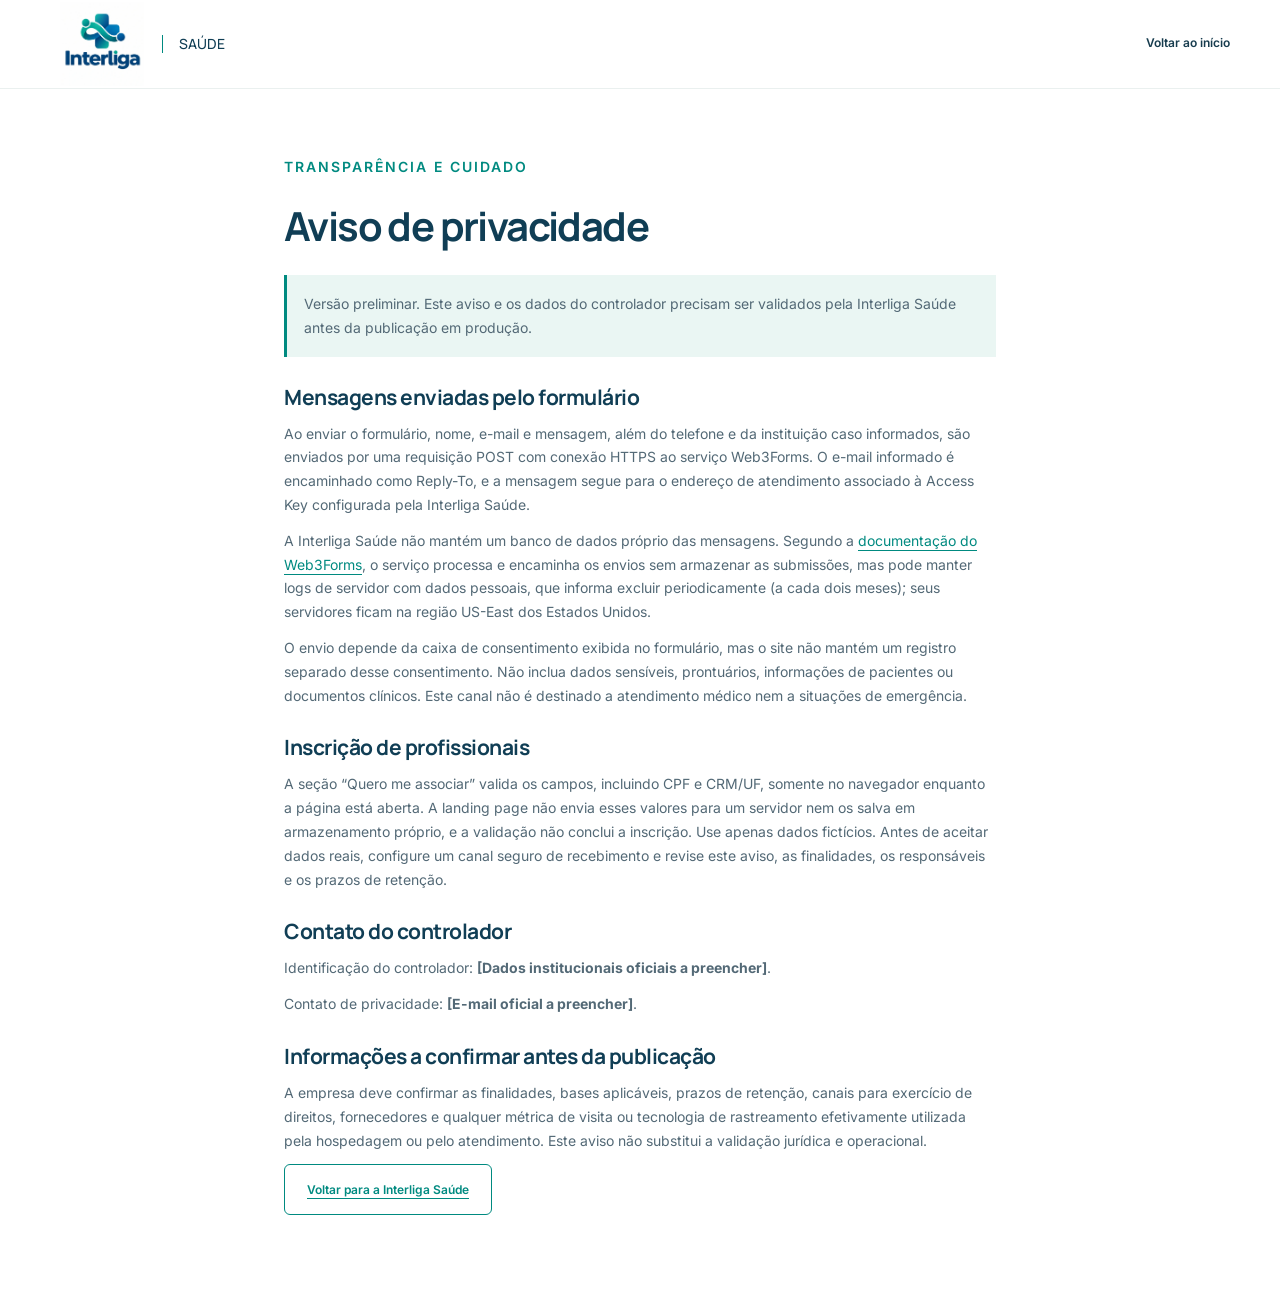
==== commit 56bb75d2: "Add files via upload" ====
--- a/privacy.html
+++ b/privacy.html
@@ -17,12 +17,10 @@
     <p class="eyebrow">TRANSPARÊNCIA E CUIDADO</p>
     <h1>Aviso de privacidade</h1>
     <p class="privacy-notice">Versão preliminar. Este aviso e os dados do controlador precisam ser validados pela Interliga Saúde antes da publicação em produção.</p>
-    <h2>Como o site funciona hoje</h2>
-    <p>Este é um site estático. Sem um canal oficial configurado, o formulário não envia nem salva sua mensagem no navegador ou em um serviço de atendimento. Os campos são usados somente para validar a solicitação nesta página.</p>
-    <h2>Preparação de mensagens</h2>
-    <p>Depois de configurar um canal oficial, o formulário poderá preparar uma mensagem com nome, e-mail, telefone opcional, instituição opcional e o texto informado. O consentimento é exigido para preparar a mensagem, mas não há um banco de registros de consentimento nesta versão.</p>
-    <p>Quando houver WhatsApp ou e-mail configurado, o aplicativo correspondente será aberto para que você revise e envie a mensagem. Nenhum envio automático é realizado. O tratamento posterior pelo canal de atendimento e seus fornecedores deverá ser descrito no aviso definitivo.</p>
-    <p>Não inclua dados sensíveis, prontuários, informações de pacientes ou documentos clínicos. Este formulário não é destinado a atendimento médico nem a situações de emergência.</p>
+    <h2>Mensagens enviadas pelo formulário</h2>
+    <p>Ao enviar o formulário, nome, e-mail e mensagem, além do telefone e da instituição caso informados, são enviados por uma requisição POST com conexão HTTPS ao serviço Web3Forms. O e-mail informado é encaminhado como Reply-To, e a mensagem segue para o endereço de atendimento associado à Access Key configurada pela Interliga Saúde.</p>
+    <p>A Interliga Saúde não mantém um banco de dados próprio das mensagens. Segundo a <a href="https://docs.web3forms.com/getting-started/faq">documentação do Web3Forms</a>, o serviço processa e encaminha os envios sem armazenar as submissões, mas pode manter logs de servidor com dados pessoais, que informa excluir periodicamente (a cada dois meses); seus servidores ficam na região US-East dos Estados Unidos.</p>
+    <p>O envio depende da caixa de consentimento exibida no formulário, mas o site não mantém um registro separado desse consentimento. Não inclua dados sensíveis, prontuários, informações de pacientes ou documentos clínicos. Este canal não é destinado a atendimento médico nem a situações de emergência.</p>
     <h2>Inscrição de profissionais</h2>
     <p>A seção “Quero me associar” valida os campos, incluindo CPF e CRM/UF, somente no navegador enquanto a página está aberta. A landing page não envia esses valores para um servidor nem os salva em armazenamento próprio, e a validação não conclui a inscrição. Use apenas dados fictícios. Antes de aceitar dados reais, configure um canal seguro de recebimento e revise este aviso, as finalidades, os responsáveis e os prazos de retenção.</p>
     <h2>Contato do controlador</h2>
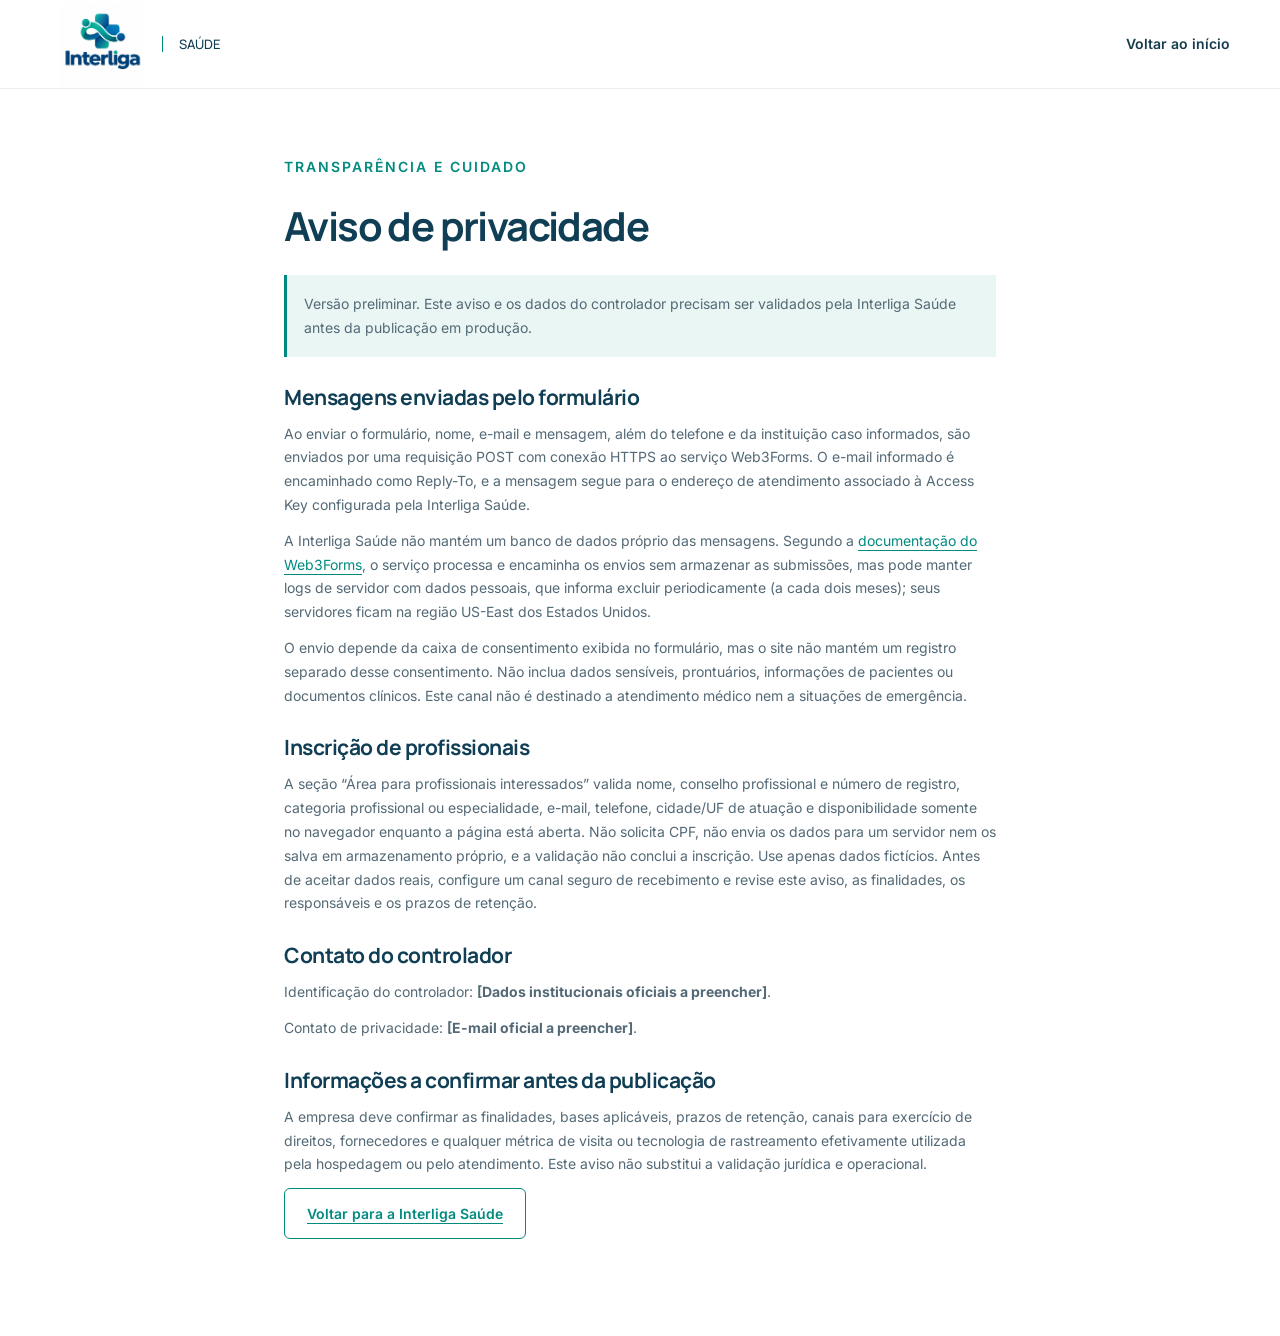
==== commit 48224e59: "Add files via upload" ====
--- a/privacy.html
+++ b/privacy.html
@@ -7,7 +7,6 @@
   <meta name="robots" content="noindex">
   <title>Aviso de privacidade — Interliga Saúde</title>
   <link rel="icon" type="image/webp" href="assets/images/interliga-logo.webp">
-
   <link rel="stylesheet" href="assets/css/style.css">
 </head>
 <body>
@@ -22,7 +21,7 @@
     <p>A Interliga Saúde não mantém um banco de dados próprio das mensagens. Segundo a <a href="https://docs.web3forms.com/getting-started/faq">documentação do Web3Forms</a>, o serviço processa e encaminha os envios sem armazenar as submissões, mas pode manter logs de servidor com dados pessoais, que informa excluir periodicamente (a cada dois meses); seus servidores ficam na região US-East dos Estados Unidos.</p>
     <p>O envio depende da caixa de consentimento exibida no formulário, mas o site não mantém um registro separado desse consentimento. Não inclua dados sensíveis, prontuários, informações de pacientes ou documentos clínicos. Este canal não é destinado a atendimento médico nem a situações de emergência.</p>
     <h2>Inscrição de profissionais</h2>
-    <p>A seção “Quero me associar” valida os campos, incluindo CPF e CRM/UF, somente no navegador enquanto a página está aberta. A landing page não envia esses valores para um servidor nem os salva em armazenamento próprio, e a validação não conclui a inscrição. Use apenas dados fictícios. Antes de aceitar dados reais, configure um canal seguro de recebimento e revise este aviso, as finalidades, os responsáveis e os prazos de retenção.</p>
+    <p>A seção “Área para profissionais interessados” valida nome, conselho profissional e número de registro, categoria profissional ou especialidade, e-mail, telefone, cidade/UF de atuação e disponibilidade somente no navegador enquanto a página está aberta. Não solicita CPF, não envia os dados para um servidor nem os salva em armazenamento próprio, e a validação não conclui a inscrição. Use apenas dados fictícios. Antes de aceitar dados reais, configure um canal seguro de recebimento e revise este aviso, as finalidades, os responsáveis e os prazos de retenção.</p>
     <h2>Contato do controlador</h2>
     <p>Identificação do controlador: <strong>[Dados institucionais oficiais a preencher]</strong>.</p>
     <p>Contato de privacidade: <strong>[E-mail oficial a preencher]</strong>.</p>
--- a/assets/css/style.css
+++ b/assets/css/style.css
@@ -118,7 +118,7 @@
 .section-note { margin-top: 23px; font-size: 10px; color: #71838a; }
 .compact-heading { max-width: 650px; }
 .compact-heading > p:last-child { margin-top: 19px; font-size: 11px; }
-.steps { display: grid; grid-template-columns: repeat(3, 1fr); gap: 55px; margin-top: 34px; }
+.steps { display: grid; grid-template-columns: repeat(4, 1fr); gap: 55px; margin-top: 34px; }
 .steps article { position: relative; padding-top: 22px; border-top: 1px solid var(--line); }
 .step-number { width: 37px; height: 37px; display: grid; place-items: center; background: var(--mint-light); color: var(--teal); border-radius: 50%; font-family: 'Manrope', sans-serif; font-size: 11px; font-weight: 700; margin-bottom: 16px; }
 .steps h3 { font-size: 16px; }
@@ -254,7 +254,7 @@
   .solution-card h3 { font-size: 14px; }
   .solution-card > p:not(.pending-label) { font-size: 10px; }
   .card-link { font-size: 9px; gap: 6px; }
-  .steps { gap: 28px; }
+  .steps { grid-template-columns: repeat(2, 1fr); gap: 28px; }
   .steps h3 { font-size: 14px; }
   .values article { padding-inline: 17px; }
   .values h3 { font-size: 14px; }
@@ -554,3 +554,37 @@
   .hero-description { margin-inline: auto; }
   .hero-actions { justify-content: center; }
 }
+
+
+/* Escala tipográfica ampliada para leitura confortável. */
+body { font-size: 16px; }
+.eyebrow, .hero .eyebrow, .hero-copy .eyebrow, .institutions .eyebrow,
+.pending-label, .contact-info span, .solutions-feature-label, .solution-item-number,
+.field-error, .optional, .association-fields .field-hint, .hero-caption,
+.hero-image-caption, .hero-image-caption span:first-child, .hero-visual figcaption,
+.hero-visual figcaption span:first-child, .section-note, .solutions-validation-note,
+.solutions-feature-credit, .channel-note { font-size: 12px; }
+.site-nav, .nav-associate-link, .button, .text-link, .hero-actions .button,
+.hero-actions .text-link, .contact-copy > .button, .commitment .button { font-size: 14px; }
+.site-header .brand-descriptor { font-size: 13px; }
+.hero-description { font-size: 16px; }
+.principle-inner > span, .about-copy p, .section-heading > p,
+.compact-heading > p:last-child, .solution-card > p:not(.pending-label), .steps p,
+.values p, .commitment p:not(.eyebrow), .faq-intro > p:not(.eyebrow),
+.faq-items details > p, .institutions p:not(.eyebrow), .institutions span,
+.contact-info p, .form-heading p, .form-field label, .association-intro-copy,
+.association-security-note p, .association-card-heading p, .solutions-feature-copy,
+.solution-item p { font-size: 14px; }
+.about-copy .lead { font-size: 16px; }
+.contact-lead { font-size: 15px; }
+.channel-status, .form-status { font-size: 14px; }
+.consent-label, .form-disclaimer { font-size: 12px; }
+.association-form .form-disclaimer { font-size: 12px; }
+.association-legend { font-size: 14px; }
+.association-fields .form-field label { font-size: 14px; }
+.faq-items summary { font-size: 15px; }
+.solution-card h3, .steps h3, .values h3, .solution-item h3 { font-size: 16px; }
+.card-link, .solution-item .card-link { font-size: 13px; }
+.step-number { font-size: 14px; }
+input:not([type='checkbox']), textarea,
+.association-fields input:not([type='checkbox']), .association-fields textarea { font-size: 16px; }
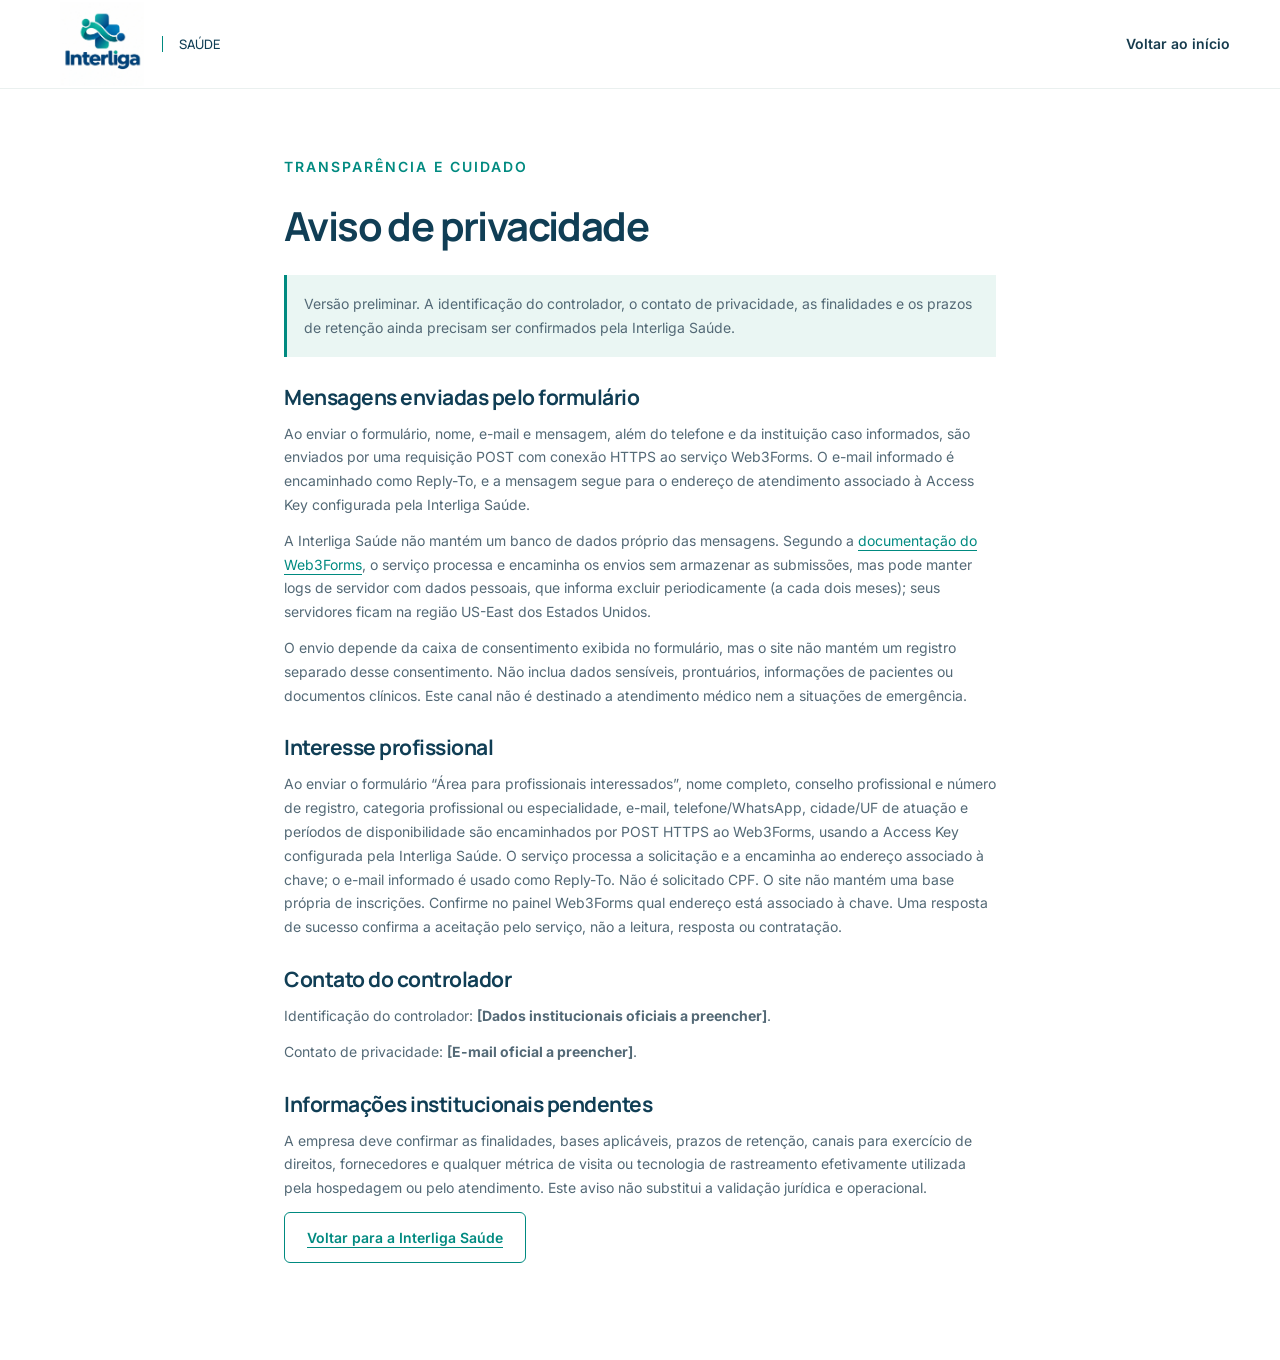
==== commit 162edb8d: "Add files via upload" ====
--- a/privacy.html
+++ b/privacy.html
@@ -15,17 +15,17 @@
   <main id="main" class="privacy-main">
     <p class="eyebrow">TRANSPARÊNCIA E CUIDADO</p>
     <h1>Aviso de privacidade</h1>
-    <p class="privacy-notice">Versão preliminar. Este aviso e os dados do controlador precisam ser validados pela Interliga Saúde antes da publicação em produção.</p>
+    <p class="privacy-notice">Versão preliminar. A identificação do controlador, o contato de privacidade, as finalidades e os prazos de retenção ainda precisam ser confirmados pela Interliga Saúde.</p>
     <h2>Mensagens enviadas pelo formulário</h2>
     <p>Ao enviar o formulário, nome, e-mail e mensagem, além do telefone e da instituição caso informados, são enviados por uma requisição POST com conexão HTTPS ao serviço Web3Forms. O e-mail informado é encaminhado como Reply-To, e a mensagem segue para o endereço de atendimento associado à Access Key configurada pela Interliga Saúde.</p>
     <p>A Interliga Saúde não mantém um banco de dados próprio das mensagens. Segundo a <a href="https://docs.web3forms.com/getting-started/faq">documentação do Web3Forms</a>, o serviço processa e encaminha os envios sem armazenar as submissões, mas pode manter logs de servidor com dados pessoais, que informa excluir periodicamente (a cada dois meses); seus servidores ficam na região US-East dos Estados Unidos.</p>
     <p>O envio depende da caixa de consentimento exibida no formulário, mas o site não mantém um registro separado desse consentimento. Não inclua dados sensíveis, prontuários, informações de pacientes ou documentos clínicos. Este canal não é destinado a atendimento médico nem a situações de emergência.</p>
-    <h2>Inscrição de profissionais</h2>
-    <p>A seção “Área para profissionais interessados” valida nome, conselho profissional e número de registro, categoria profissional ou especialidade, e-mail, telefone, cidade/UF de atuação e disponibilidade somente no navegador enquanto a página está aberta. Não solicita CPF, não envia os dados para um servidor nem os salva em armazenamento próprio, e a validação não conclui a inscrição. Use apenas dados fictícios. Antes de aceitar dados reais, configure um canal seguro de recebimento e revise este aviso, as finalidades, os responsáveis e os prazos de retenção.</p>
+    <h2>Interesse profissional</h2>
+    <p>Ao enviar o formulário “Área para profissionais interessados”, nome completo, conselho profissional e número de registro, categoria profissional ou especialidade, e-mail, telefone/WhatsApp, cidade/UF de atuação e períodos de disponibilidade são encaminhados por POST HTTPS ao Web3Forms, usando a Access Key configurada pela Interliga Saúde. O serviço processa a solicitação e a encaminha ao endereço associado à chave; o e-mail informado é usado como Reply-To. Não é solicitado CPF. O site não mantém uma base própria de inscrições. Confirme no painel Web3Forms qual endereço está associado à chave. Uma resposta de sucesso confirma a aceitação pelo serviço, não a leitura, resposta ou contratação.</p>
     <h2>Contato do controlador</h2>
     <p>Identificação do controlador: <strong>[Dados institucionais oficiais a preencher]</strong>.</p>
     <p>Contato de privacidade: <strong>[E-mail oficial a preencher]</strong>.</p>
-    <h2>Informações a confirmar antes da publicação</h2>
+    <h2>Informações institucionais pendentes</h2>
     <p>A empresa deve confirmar as finalidades, bases aplicáveis, prazos de retenção, canais para exercício de direitos, fornecedores e qualquer métrica de visita ou tecnologia de rastreamento efetivamente utilizada pela hospedagem ou pelo atendimento. Este aviso não substitui a validação jurídica e operacional.</p>
     <p><a class="button button-outline" href="index.html">Voltar para a Interliga Saúde</a></p>
   </main>
